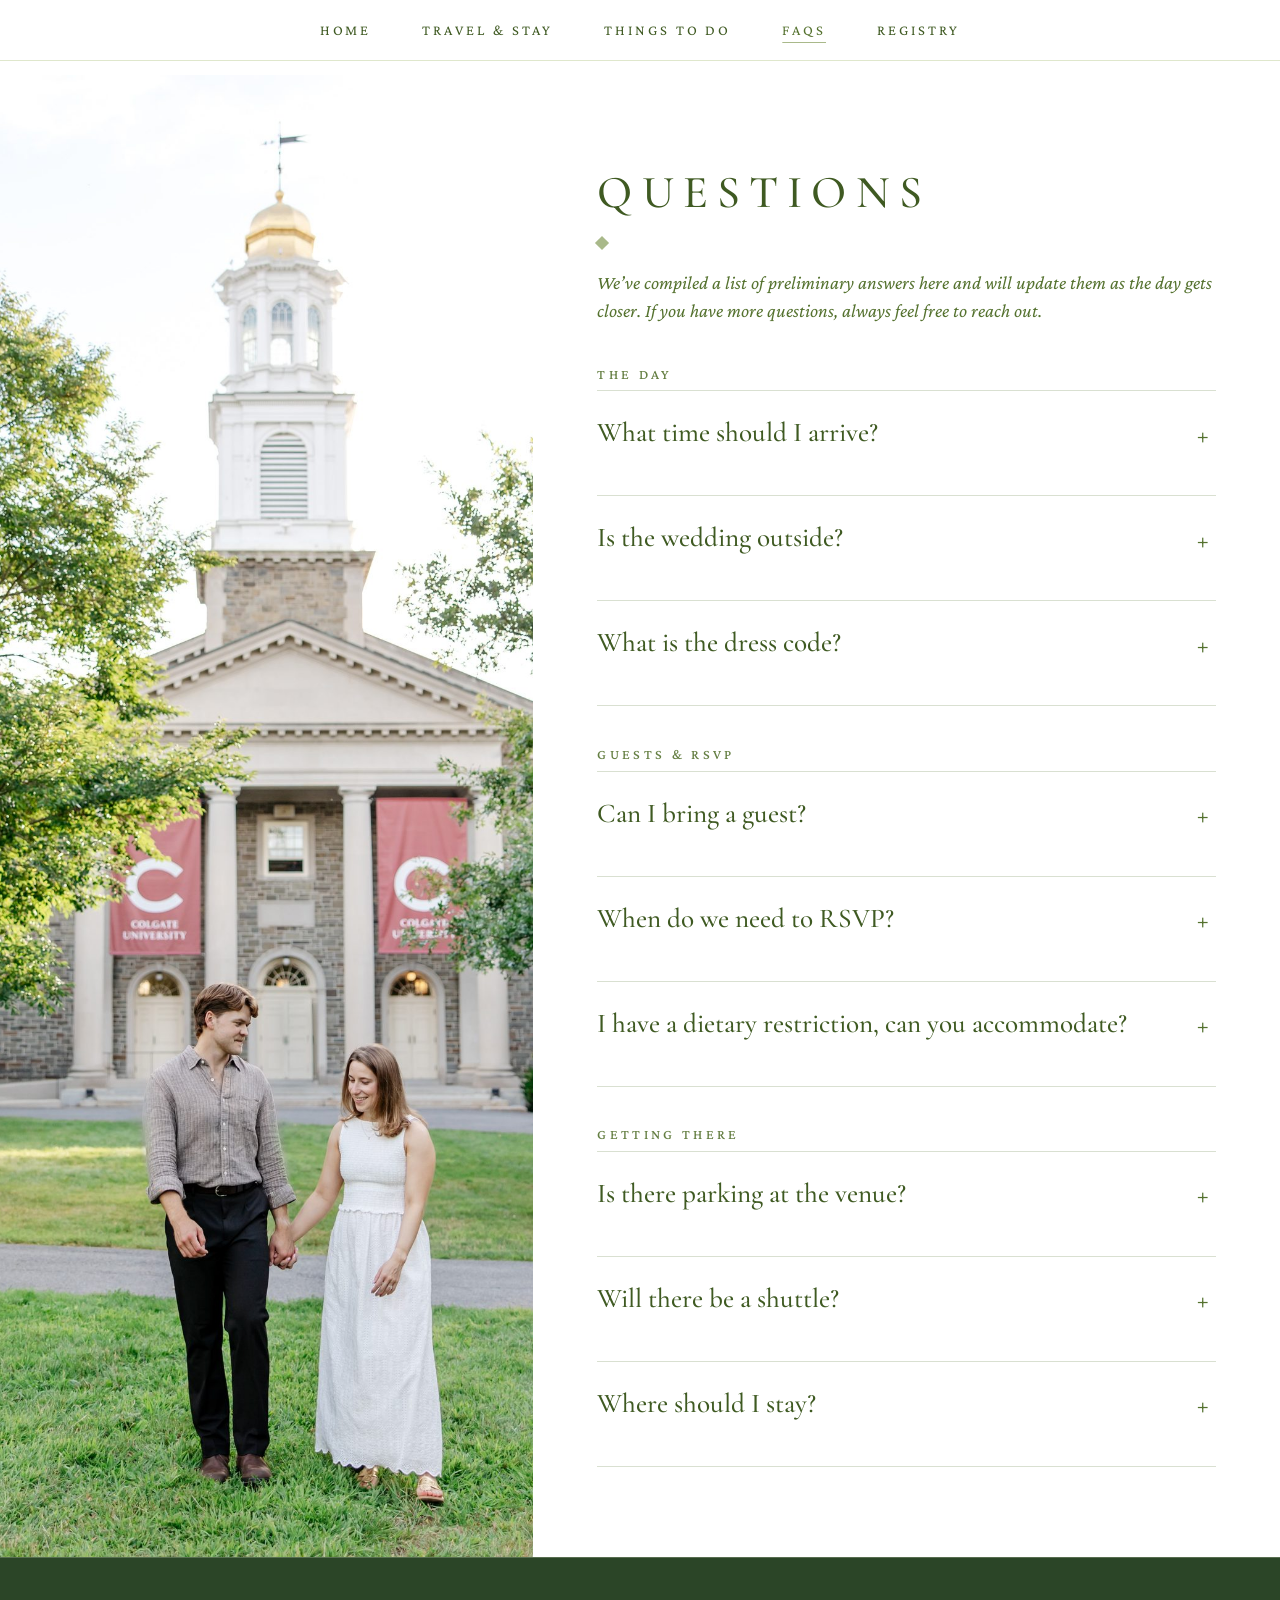
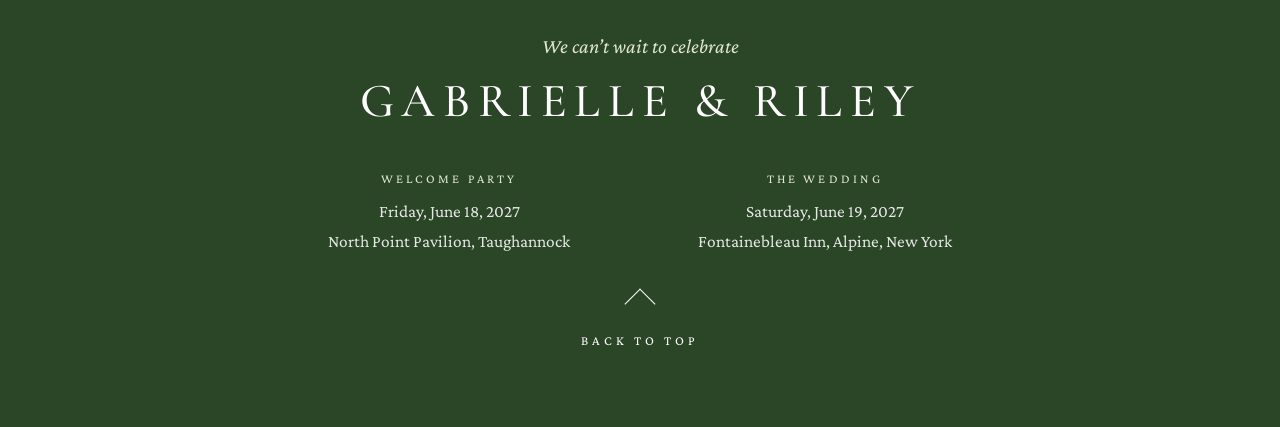
==== faq.html @ 484e4098 "Publish site Co-Authored-By: Claude Opus 5.5 <noreply@anthropic.com>" ====
<!DOCTYPE html>
<html xmlns="http://www.w3.org/1999/xhtml" lang="en" xml:lang="en"><head>

<meta charset="utf-8">
<meta name="generator" content="quarto-1.10.18">

<meta name="viewport" content="width=device-width, initial-scale=1.0, user-scalable=yes">


<title>FAQs – Gabrielle &amp; Riley</title>
<style>
/* Default styles provided by pandoc.
** See https://pandoc.org/MANUAL.html#variables-for-html for config info.
*/
span.smallcaps{font-variant: small-caps;}
div.columns{display: flex; gap: 1.5em;}
div.column{flex: auto;}
@media screen {
div.columns{gap: min(4vw, 1.5em);}
div.column{overflow-x: auto;}
}
div.hanging-indent{margin-left: 1.5em; text-indent: -1.5em;}
ul.task-list{list-style: none;}
ul.task-list li input[type="checkbox"] {
  width: 0.8em;
  margin: 0 0.8em 0.2em -1em; /* quarto-specific, see https://github.com/quarto-dev/quarto-cli/issues/4556 */ 
  vertical-align: middle;
}
</style>


<script src="site_libs/quarto-nav/quarto-nav.js"></script>
<link href="./images/favicon.svg" rel="icon" type="image/svg+xml">
<script src="site_libs/clipboard/clipboard.min.js"></script>
<script src="site_libs/quarto-html/quarto.js" type="module"></script>
<script src="site_libs/quarto-html/tabsets/tabsets.js" type="module"></script>
<script src="site_libs/quarto-html/popper.min.js"></script>
<script src="site_libs/quarto-html/tippy.umd.min.js"></script>
<link href="site_libs/quarto-html/tippy.css" rel="stylesheet">
<link href="site_libs/quarto-html/quarto-syntax-highlighting-64a204ab8560d761af7679ceaba22944.css" rel="stylesheet" id="quarto-text-highlighting-styles">
<script src="site_libs/bootstrap/bootstrap.min.js"></script>
<link href="site_libs/bootstrap/bootstrap-icons.css" rel="stylesheet">
<link href="site_libs/bootstrap/bootstrap-1d6b3f496243fe36f2e28f5422887e71.min.css" rel="stylesheet" append-hash="true" id="quarto-bootstrap" data-mode="light">
<script id="quarto-search-options" type="application/json">{
  "language": {
    "search-no-results-text": "No results",
    "search-matching-documents-text": "matching documents",
    "search-copy-link-title": "Copy link to search",
    "search-hide-matches-text": "Hide additional matches",
    "search-more-match-text": "more match in this document",
    "search-more-matches-text": "more matches in this document",
    "search-clear-button-title": "Clear",
    "search-text-placeholder": "",
    "search-detached-cancel-button-title": "Cancel",
    "search-submit-button-title": "Submit",
    "search-label": "Search"
  }
}</script>
<style>html{ scroll-behavior: smooth; }</style>


</head>

<body class="nav-fixed quarto-light">

<div id="quarto-search-results"></div>
  <header id="quarto-header" class="headroom fixed-top">
    <nav class="navbar navbar-expand-lg " data-bs-theme="dark">
      <div class="navbar-container container-fluid">
      <div class="navbar-brand-container mx-auto">
    <a class="navbar-brand" href="./index.html">
    <span class="navbar-title">Gabrielle &amp; Riley</span>
    </a>
  </div>
          <button class="navbar-toggler" type="button" data-bs-toggle="collapse" data-bs-target="#navbarCollapse" aria-controls="navbarCollapse" role="menu" aria-expanded="false" aria-label="Toggle navigation" onclick="if (window.quartoToggleHeadroom) { window.quartoToggleHeadroom(); }">
  <span class="navbar-toggler-icon"></span>
</button>
          <div class="collapse navbar-collapse" id="navbarCollapse">
            <ul class="navbar-nav navbar-nav-scroll me-auto">
  <li class="nav-item">
    <a class="nav-link" href="./index.html"> 
<span class="menu-text">Home</span></a>
  </li>  
  <li class="nav-item">
    <a class="nav-link" href="./travel.html"> 
<span class="menu-text">Travel &amp; Stay</span></a>
  </li>  
  <li class="nav-item">
    <a class="nav-link" href="./things-to-do.html"> 
<span class="menu-text">Things to Do</span></a>
  </li>  
  <li class="nav-item">
    <a class="nav-link active" href="./faq.html" aria-current="page"> 
<span class="menu-text">FAQs</span></a>
  </li>  
  <li class="nav-item">
    <a class="nav-link" href="./registry.html"> 
<span class="menu-text">Registry</span></a>
  </li>  
</ul>
          </div> <!-- /navcollapse -->
            <div class="quarto-navbar-tools">
</div>
      </div> <!-- /container-fluid -->
    </nav>
</header>
<!-- content -->
<div id="quarto-content" class="quarto-container page-columns page-rows-contents page-layout-full page-navbar">
<!-- sidebar -->
<!-- margin-sidebar -->
    
<!-- main -->
<main class="content column-page" id="quarto-document-content"><header id="title-block-header" class="quarto-title-block"></header>




<section class="faq-split">
  <div class="faq-photo" role="img" aria-label="Gabrielle and Riley holding hands in front of the chapel at Colgate University." style="background-image:url('images/chapel.jpg')"></div>
  <div class="faq-main">
    <div class="faq-inner">
      <h2 class="tpl-title faq-title">Questions</h2>
      <span class="diamond"></span>
      <p class="faq-lede">We’ve compiled a list of preliminary answers here and will update them as the day gets closer. If you have more questions, always feel free to reach out.</p>
      <h3 class="faq-group">The Day</h3>
      <div class="faq-list">
        <details class="faq-item">
        <summary>What time should I arrive?</summary>
        <p>The ceremony begins at 5:30 pm. Please plan to arrive by 5:00 so you have time to park
        and find a seat. The reception ends at 10:30 pm.</p>
      </details>
        <details class="faq-item">
        <summary>Is the wedding outside?</summary>
        <p>Partly. The ceremony is outside on the lawn overlooking Cayuta Lake. If it rains, we’ll
        move it under the clear-sided tent on the patio. Cocktail hour and dancing are on the
        covered patio, and dinner is inside the Inn’s banquet hall, which has air conditioning.
        You’re welcome to step inside at any point.</p>
      </details>
        <details class="faq-item">
        <summary>What is the dress code?</summary>
        <p>We ask that guests wear formal attire. We suggest suits for men, and floor-length or
        tea-length dresses for women. If you have any questions, feel free to ask us. One practical
        note: the ceremony is on the lawn, so you may be more comfortable in block heels or flats.</p>
      </details>
      </div>
      <h3 class="faq-group">Guests &amp; RSVP</h3>
      <div class="faq-list">
        <details class="faq-item">
        <summary>Can I bring a guest?</summary>
        <p>Unfortunately, due to capacity limits at our venue, your invitation will name everyone
        we have saved a seat for.</p>
      </details>
        <details class="faq-item">
        <summary>When do we need to RSVP?</summary>
        <p>Invitations will go out in March 2027, and the RSVP deadline will be on them. You don’t
        need to do anything before then.</p>
      </details>
        <details class="faq-item">
        <summary>I have a dietary restriction, can you accommodate?</summary>
        <p>Yes. Please let us know when you RSVP. Our caterer, Word of Mouth, regularly handles
        vegetarian, vegan, gluten-free, and allergy needs, and every dish at dinner will be
        labeled.</p>
      </details>
      </div>
      <h3 class="faq-group">Getting There</h3>
      <div class="faq-list">
        <details class="faq-item">
        <summary>Is there parking at the venue?</summary>
        <p>Yes, there is plenty of free parking at the Inn if you choose to drive.</p>
      </details>
        <details class="faq-item">
        <summary>Will there be a shuttle?</summary>
        <p>Yes. We’re planning a shuttle from downtown Ithaca to the Inn before the ceremony and
        two trips back at the end of the night. See <a href="travel.html">Travel &amp; Stay</a>
        for details; we’ll post pickup times closer to the wedding.</p>
      </details>
        <details class="faq-item">
        <summary>Where should I stay?</summary>
        <p>We aren’t holding a room block, so book whatever suits you. Our favorite hotels and
        inns are on the <a href="travel.html">Travel &amp; Stay</a> page. If you want to use the
        shuttle, stay in downtown Ithaca.</p>
      </details>
      </div>
    </div>
  </div>
</section>



</main> <!-- /main -->
<script id="quarto-html-after-body" type="application/javascript">
  window.document.addEventListener("DOMContentLoaded", function (event) {
    const isCodeAnnotation = (el) => {
      for (const clz of el.classList) {
        if (clz.startsWith('code-annotation-')) {                     
          return true;
        }
      }
      return false;
    }
    const onCopySuccess = function(e) {
      // button target
      const button = e.trigger;
      // don't keep focus
      button.blur();
      // flash "checked"
      button.classList.add('code-copy-button-checked');
      var currentTitle = button.getAttribute("title");
      button.setAttribute("title", "Copied!");
      let tooltip;
      if (window.bootstrap) {
        button.setAttribute("data-bs-toggle", "tooltip");
        button.setAttribute("data-bs-placement", "left");
        button.setAttribute("data-bs-title", "Copied!");
        tooltip = new bootstrap.Tooltip(button, 
          { trigger: "manual", 
            customClass: "code-copy-button-tooltip",
            offset: [0, -8]});
        tooltip.show();    
      }
      setTimeout(function() {
        if (tooltip) {
          tooltip.hide();
          button.removeAttribute("data-bs-title");
          button.removeAttribute("data-bs-toggle");
          button.removeAttribute("data-bs-placement");
        }
        button.setAttribute("title", currentTitle);
        button.classList.remove('code-copy-button-checked');
      }, 1000);
      // clear code selection
      e.clearSelection();
    }
    const getTextToCopy = function(trigger) {
      const outerScaffold = trigger.parentElement.cloneNode(true);
      const codeEl = outerScaffold.querySelector('code');
      for (const childEl of codeEl.children) {
        if (isCodeAnnotation(childEl)) {
          childEl.remove();
        }
      }
      return codeEl.innerText;
    }
    const clipboard = new window.ClipboardJS('.code-copy-button:not([data-in-quarto-modal])', {
      text: getTextToCopy
    });
    clipboard.on('success', onCopySuccess);
    if (window.document.getElementById('quarto-embedded-source-code-modal')) {
      const clipboardModal = new window.ClipboardJS('.code-copy-button[data-in-quarto-modal]', {
        text: getTextToCopy,
        container: window.document.getElementById('quarto-embedded-source-code-modal')
      });
      clipboardModal.on('success', onCopySuccess);
    }
      var localhostRegex = new RegExp(/^(?:http|https):\/\/localhost\:?[0-9]*\//);
      var mailtoRegex = new RegExp(/^mailto:/);
        var filterRegex = new RegExp("https:\/\/gabrielleandriley\.com");
      var isInternal = (href) => {
          return filterRegex.test(href) || localhostRegex.test(href) || mailtoRegex.test(href);
      }
      // Inspect non-navigation links and adorn them if external
     var links = window.document.querySelectorAll('a[href]:not(.nav-link):not(.navbar-brand):not(.toc-action):not(.sidebar-link):not(.sidebar-item-toggle):not(.pagination-link):not(.no-external):not([aria-hidden]):not(.dropdown-item):not(.quarto-navigation-tool):not(.about-link)');
      for (var i=0; i<links.length; i++) {
        const link = links[i];
        if (!isInternal(link.href)) {
          // undo the damage that might have been done by quarto-nav.js in the case of
          // links that we want to consider external
          if (link.dataset.originalHref !== undefined) {
            link.href = link.dataset.originalHref;
          }
        }
      }
    function tippyHover(el, contentFn, onTriggerFn, onUntriggerFn) {
      const config = {
        allowHTML: true,
        maxWidth: 500,
        delay: 100,
        arrow: false,
        appendTo: function(el) {
            return el.parentElement;
        },
        interactive: true,
        interactiveBorder: 10,
        theme: 'quarto',
        placement: 'bottom-start',
      };
      if (contentFn) {
        config.content = contentFn;
      }
      if (onTriggerFn) {
        config.onTrigger = onTriggerFn;
      }
      if (onUntriggerFn) {
        config.onUntrigger = onUntriggerFn;
      }
      window.tippy(el, config); 
    }
    const noterefs = window.document.querySelectorAll('a[role="doc-noteref"]');
    for (var i=0; i<noterefs.length; i++) {
      const ref = noterefs[i];
      tippyHover(ref, function() {
        // use id or data attribute instead here
        let href = ref.getAttribute('data-footnote-href') || ref.getAttribute('href');
        try { href = new URL(href).hash; } catch {}
        const id = href.replace(/^#\/?/, "");
        const note = window.document.getElementById(id);
        if (note) {
          return note.innerHTML;
        } else {
          return "";
        }
      });
    }
    const xrefs = window.document.querySelectorAll('a.quarto-xref');
    const processXRef = (id, note) => {
      // Strip column container classes
      const stripColumnClz = (el) => {
        el.classList.remove("page-full", "page-columns");
        if (el.children) {
          for (const child of el.children) {
            stripColumnClz(child);
          }
        }
      }
      stripColumnClz(note)
      if (id === null || id.startsWith('sec-')) {
        // Special case sections, only their first couple elements
        const container = document.createElement("div");
        if (note.children && note.children.length > 2) {
          container.appendChild(note.children[0].cloneNode(true));
          for (let i = 1; i < note.children.length; i++) {
            const child = note.children[i];
            if (child.tagName === "P" && child.innerText === "") {
              continue;
            } else {
              container.appendChild(child.cloneNode(true));
              break;
            }
          }
          if (window.Quarto?.typesetMath) {
            window.Quarto.typesetMath(container);
          }
          return container.innerHTML
        } else {
          if (window.Quarto?.typesetMath) {
            window.Quarto.typesetMath(note);
          }
          return note.innerHTML;
        }
      } else {
        // Remove any anchor links if they are present
        const anchorLink = note.querySelector('a.anchorjs-link');
        if (anchorLink) {
          anchorLink.remove();
        }
        if (window.Quarto?.typesetMath) {
          window.Quarto.typesetMath(note);
        }
        if (note.classList.contains("callout")) {
          return note.outerHTML;
        } else {
          return note.innerHTML;
        }
      }
    }
    for (var i=0; i<xrefs.length; i++) {
      const xref = xrefs[i];
      tippyHover(xref, undefined, function(instance) {
        instance.disable();
        let url = xref.getAttribute('href');
        let hash = undefined; 
        if (url.startsWith('#')) {
          hash = url;
        } else {
          try { hash = new URL(url).hash; } catch {}
        }
        if (hash) {
          const id = hash.replace(/^#\/?/, "");
          const note = window.document.getElementById(id);
          if (note !== null) {
            try {
              const html = processXRef(id, note.cloneNode(true));
              instance.setContent(html);
            } finally {
              instance.enable();
              instance.show();
            }
          } else {
            // See if we can fetch this
            fetch(url.split('#')[0])
            .then(res => res.text())
            .then(html => {
              const parser = new DOMParser();
              const htmlDoc = parser.parseFromString(html, "text/html");
              const note = htmlDoc.getElementById(id);
              if (note !== null) {
                const html = processXRef(id, note);
                instance.setContent(html);
              } 
            }).finally(() => {
              instance.enable();
              instance.show();
            });
          }
        } else {
          // See if we can fetch a full url (with no hash to target)
          // This is a special case and we should probably do some content thinning / targeting
          fetch(url)
          .then(res => res.text())
          .then(html => {
            const parser = new DOMParser();
            const htmlDoc = parser.parseFromString(html, "text/html");
            const note = htmlDoc.querySelector('main.content');
            if (note !== null) {
              // This should only happen for chapter cross references
              // (since there is no id in the URL)
              // remove the first header
              if (note.children.length > 0 && note.children[0].tagName === "HEADER") {
                note.children[0].remove();
              }
              const html = processXRef(null, note);
              instance.setContent(html);
            } 
          }).finally(() => {
            instance.enable();
            instance.show();
          });
        }
      }, function(instance) {
      });
    }
        let selectedAnnoteEl;
        const selectorForAnnotation = ( cell, annotation) => {
          let cellAttr = 'data-code-cell="' + cell + '"';
          let lineAttr = 'data-code-annotation="' +  annotation + '"';
          const selector = 'span[' + cellAttr + '][' + lineAttr + ']';
          return selector;
        }
        const selectCodeLines = (annoteEl) => {
          const doc = window.document;
          const targetCell = annoteEl.getAttribute("data-target-cell");
          const targetAnnotation = annoteEl.getAttribute("data-target-annotation");
          const annoteSpan = window.document.querySelector(selectorForAnnotation(targetCell, targetAnnotation));
          const lines = annoteSpan.getAttribute("data-code-lines").split(",");
          const lineIds = lines.map((line) => {
            return targetCell + "-" + line;
          })
          let top = null;
          let height = null;
          let parent = null;
          if (lineIds.length > 0) {
              //compute the position of the single el (top and bottom and make a div)
              const el = window.document.getElementById(lineIds[0]);
              top = el.offsetTop;
              height = el.offsetHeight;
              parent = el.parentElement.parentElement;
            if (lineIds.length > 1) {
              const lastEl = window.document.getElementById(lineIds[lineIds.length - 1]);
              const bottom = lastEl.offsetTop + lastEl.offsetHeight;
              height = bottom - top;
            }
            if (top !== null && height !== null && parent !== null) {
              // cook up a div (if necessary) and position it 
              let div = window.document.getElementById("code-annotation-line-highlight");
              if (div === null) {
                div = window.document.createElement("div");
                div.setAttribute("id", "code-annotation-line-highlight");
                div.style.position = 'absolute';
                parent.appendChild(div);
              }
              div.style.top = top - 2 + "px";
              div.style.height = height + 4 + "px";
              div.style.left = 0;
              let gutterDiv = window.document.getElementById("code-annotation-line-highlight-gutter");
              if (gutterDiv === null) {
                gutterDiv = window.document.createElement("div");
                gutterDiv.setAttribute("id", "code-annotation-line-highlight-gutter");
                gutterDiv.style.position = 'absolute';
                const codeCell = window.document.getElementById(targetCell);
                const gutter = codeCell.querySelector('.code-annotation-gutter');
                gutter.appendChild(gutterDiv);
              }
              gutterDiv.style.top = top - 2 + "px";
              gutterDiv.style.height = height + 4 + "px";
            }
            selectedAnnoteEl = annoteEl;
          }
        };
        const unselectCodeLines = () => {
          const elementsIds = ["code-annotation-line-highlight", "code-annotation-line-highlight-gutter"];
          elementsIds.forEach((elId) => {
            const div = window.document.getElementById(elId);
            if (div) {
              div.remove();
            }
          });
          selectedAnnoteEl = undefined;
        };
          // Handle positioning of the toggle
      window.addEventListener(
        "resize",
        throttle(() => {
          elRect = undefined;
          if (selectedAnnoteEl) {
            selectCodeLines(selectedAnnoteEl);
          }
        }, 10)
      );
      function throttle(fn, ms) {
      let throttle = false;
      let timer;
        return (...args) => {
          if(!throttle) { // first call gets through
              fn.apply(this, args);
              throttle = true;
          } else { // all the others get throttled
              if(timer) clearTimeout(timer); // cancel #2
              timer = setTimeout(() => {
                fn.apply(this, args);
                timer = throttle = false;
              }, ms);
          }
        };
      }
        // Attach click handler to the DT
        const annoteDls = window.document.querySelectorAll('dt[data-target-cell]');
        for (const annoteDlNode of annoteDls) {
          annoteDlNode.addEventListener('click', (event) => {
            const clickedEl = event.target;
            if (clickedEl !== selectedAnnoteEl) {
              unselectCodeLines();
              const activeEl = window.document.querySelector('dt[data-target-cell].code-annotation-active');
              if (activeEl) {
                activeEl.classList.remove('code-annotation-active');
              }
              selectCodeLines(clickedEl);
              clickedEl.classList.add('code-annotation-active');
            } else {
              // Unselect the line
              unselectCodeLines();
              clickedEl.classList.remove('code-annotation-active');
            }
          });
        }
    const findCites = (el) => {
      const parentEl = el.parentElement;
      if (parentEl) {
        const cites = parentEl.dataset.cites;
        if (cites) {
          return {
            el,
            cites: cites.split(' ')
          };
        } else {
          return findCites(el.parentElement)
        }
      } else {
        return undefined;
      }
    };
    var bibliorefs = window.document.querySelectorAll('a[role="doc-biblioref"]');
    for (var i=0; i<bibliorefs.length; i++) {
      const ref = bibliorefs[i];
      const citeInfo = findCites(ref);
      if (citeInfo) {
        tippyHover(citeInfo.el, function() {
          var popup = window.document.createElement('div');
          citeInfo.cites.forEach(function(cite) {
            var citeDiv = window.document.createElement('div');
            citeDiv.classList.add('hanging-indent');
            citeDiv.classList.add('csl-entry');
            var biblioDiv = window.document.getElementById('ref-' + cite);
            if (biblioDiv) {
              citeDiv.innerHTML = biblioDiv.innerHTML;
            }
            popup.appendChild(citeDiv);
          });
          return popup.innerHTML;
        });
      }
    }
  });
  </script>
</div> <!-- /content -->
<footer class="footer">
  <div class="nav-footer">
    <div class="nav-footer-left">
      &nbsp;
    </div>   
    <div class="nav-footer-center">
<div class="foot">
<p class="foot-kicker">
We can’t wait to celebrate
</p>
<p class="foot-names">
Gabrielle &amp; Riley
</p>
<div class="foot-cols">
<div>
<p class="foot-h">
Welcome Party
</p>
<p>
Friday, June 18, 2027<br>North Point Pavilion, Taughannock
</p>
</div>
<div>
<p class="foot-h">
The Wedding
</p>
<p>
Saturday, June 19, 2027<br>Fontainebleau Inn, Alpine, New York
</p>
</div>
</div>
<a href="#" class="to-top">Back to top</a>
</div>
</div>
    <div class="nav-footer-right">
      &nbsp;
    </div>
  </div>
</footer>




<script src="site_libs/quarto-html/zenscroll-min.js"></script>
</body></html>
---- site_libs/quarto-html/tippy.css ----
.tippy-box[data-animation=fade][data-state=hidden]{opacity:0}[data-tippy-root]{max-width:calc(100vw - 10px)}.tippy-box{position:relative;background-color:#333;color:#fff;border-radius:4px;font-size:14px;line-height:1.4;white-space:normal;outline:0;transition-property:transform,visibility,opacity}.tippy-box[data-placement^=top]>.tippy-arrow{bottom:0}.tippy-box[data-placement^=top]>.tippy-arrow:before{bottom:-7px;left:0;border-width:8px 8px 0;border-top-color:initial;transform-origin:center top}.tippy-box[data-placement^=bottom]>.tippy-arrow{top:0}.tippy-box[data-placement^=bottom]>.tippy-arrow:before{top:-7px;left:0;border-width:0 8px 8px;border-bottom-color:initial;transform-origin:center bottom}.tippy-box[data-placement^=left]>.tippy-arrow{right:0}.tippy-box[data-placement^=left]>.tippy-arrow:before{border-width:8px 0 8px 8px;border-left-color:initial;right:-7px;transform-origin:center left}.tippy-box[data-placement^=right]>.tippy-arrow{left:0}.tippy-box[data-placement^=right]>.tippy-arrow:before{left:-7px;border-width:8px 8px 8px 0;border-right-color:initial;transform-origin:center right}.tippy-box[data-inertia][data-state=visible]{transition-timing-function:cubic-bezier(.54,1.5,.38,1.11)}.tippy-arrow{width:16px;height:16px;color:#333}.tippy-arrow:before{content:"";position:absolute;border-color:transparent;border-style:solid}.tippy-content{position:relative;padding:5px 9px;z-index:1}
---- site_libs/quarto-html/quarto-syntax-highlighting-64a204ab8560d761af7679ceaba22944.css ----
/* quarto syntax highlight colors */
:root {
  --quarto-hl-ot-color: #003B4F;
  --quarto-hl-at-color: #657422;
  --quarto-hl-ss-color: #20794D;
  --quarto-hl-an-color: #5E5E5E;
  --quarto-hl-fu-color: #4758AB;
  --quarto-hl-st-color: #20794D;
  --quarto-hl-cf-color: #003B4F;
  --quarto-hl-op-color: #5E5E5E;
  --quarto-hl-er-color: #AD0000;
  --quarto-hl-bn-color: #AD0000;
  --quarto-hl-al-color: #AD0000;
  --quarto-hl-va-color: #111111;
  --quarto-hl-bu-color: inherit;
  --quarto-hl-ex-color: inherit;
  --quarto-hl-pp-color: #AD0000;
  --quarto-hl-in-color: #5E5E5E;
  --quarto-hl-vs-color: #20794D;
  --quarto-hl-wa-color: #5E5E5E;
  --quarto-hl-do-color: #5E5E5E;
  --quarto-hl-im-color: #00769E;
  --quarto-hl-ch-color: #20794D;
  --quarto-hl-dt-color: #AD0000;
  --quarto-hl-fl-color: #AD0000;
  --quarto-hl-co-color: #5E5E5E;
  --quarto-hl-cv-color: #5E5E5E;
  --quarto-hl-cn-color: #8f5902;
  --quarto-hl-sc-color: #5E5E5E;
  --quarto-hl-dv-color: #AD0000;
  --quarto-hl-kw-color: #003B4F;
}

/* other quarto variables */
:root {
  --quarto-font-monospace: SFMono-Regular, Menlo, Monaco, Consolas, "Liberation Mono", "Courier New", monospace;
}

/* syntax highlight based on Pandoc's rules */
pre > code.sourceCode > span {
  color: #003B4F;
}

code.sourceCode > span {
  color: #003B4F;
}

div.sourceCode,
div.sourceCode pre.sourceCode {
  color: #003B4F;
}

/* Normal */
code span {
  color: #003B4F;
}

/* Alert */
code span.al {
  color: #AD0000;
  font-style: inherit;
}

/* Annotation */
code span.an {
  color: #5E5E5E;
  font-style: inherit;
}

/* Attribute */
code span.at {
  color: #657422;
  font-style: inherit;
}

/* BaseN */
code span.bn {
  color: #AD0000;
  font-style: inherit;
}

/* BuiltIn */
code span.bu {
  font-style: inherit;
}

/* ControlFlow */
code span.cf {
  color: #003B4F;
  font-weight: bold;
  font-style: inherit;
}

/* Char */
code span.ch {
  color: #20794D;
  font-style: inherit;
}

/* Constant */
code span.cn {
  color: #8f5902;
  font-style: inherit;
}

/* Comment */
code span.co {
  color: #5E5E5E;
  font-style: inherit;
}

/* CommentVar */
code span.cv {
  color: #5E5E5E;
  font-style: italic;
}

/* Documentation */
code span.do {
  color: #5E5E5E;
  font-style: italic;
}

/* DataType */
code span.dt {
  color: #AD0000;
  font-style: inherit;
}

/* DecVal */
code span.dv {
  color: #AD0000;
  font-style: inherit;
}

/* Error */
code span.er {
  color: #AD0000;
  font-style: inherit;
}

/* Extension */
code span.ex {
  font-style: inherit;
}

/* Float */
code span.fl {
  color: #AD0000;
  font-style: inherit;
}

/* Function */
code span.fu {
  color: #4758AB;
  font-style: inherit;
}

/* Import */
code span.im {
  color: #00769E;
  font-style: inherit;
}

/* Information */
code span.in {
  color: #5E5E5E;
  font-style: inherit;
}

/* Keyword */
code span.kw {
  color: #003B4F;
  font-weight: bold;
  font-style: inherit;
}

/* Operator */
code span.op {
  color: #5E5E5E;
  font-style: inherit;
}

/* Other */
code span.ot {
  color: #003B4F;
  font-style: inherit;
}

/* Preprocessor */
code span.pp {
  color: #AD0000;
  font-style: inherit;
}

/* SpecialChar */
code span.sc {
  color: #5E5E5E;
  font-style: inherit;
}

/* SpecialString */
code span.ss {
  color: #20794D;
  font-style: inherit;
}

/* String */
code span.st {
  color: #20794D;
  font-style: inherit;
}

/* Variable */
code span.va {
  color: #111111;
  font-style: inherit;
}

/* VerbatimString */
code span.vs {
  color: #20794D;
  font-style: inherit;
}

/* Warning */
code span.wa {
  color: #5E5E5E;
  font-style: italic;
}

.prevent-inlining {
  content: "</";
}

/*# sourceMappingURL=9d8d5bb603a83b8298b89080a598c93b.css.map */
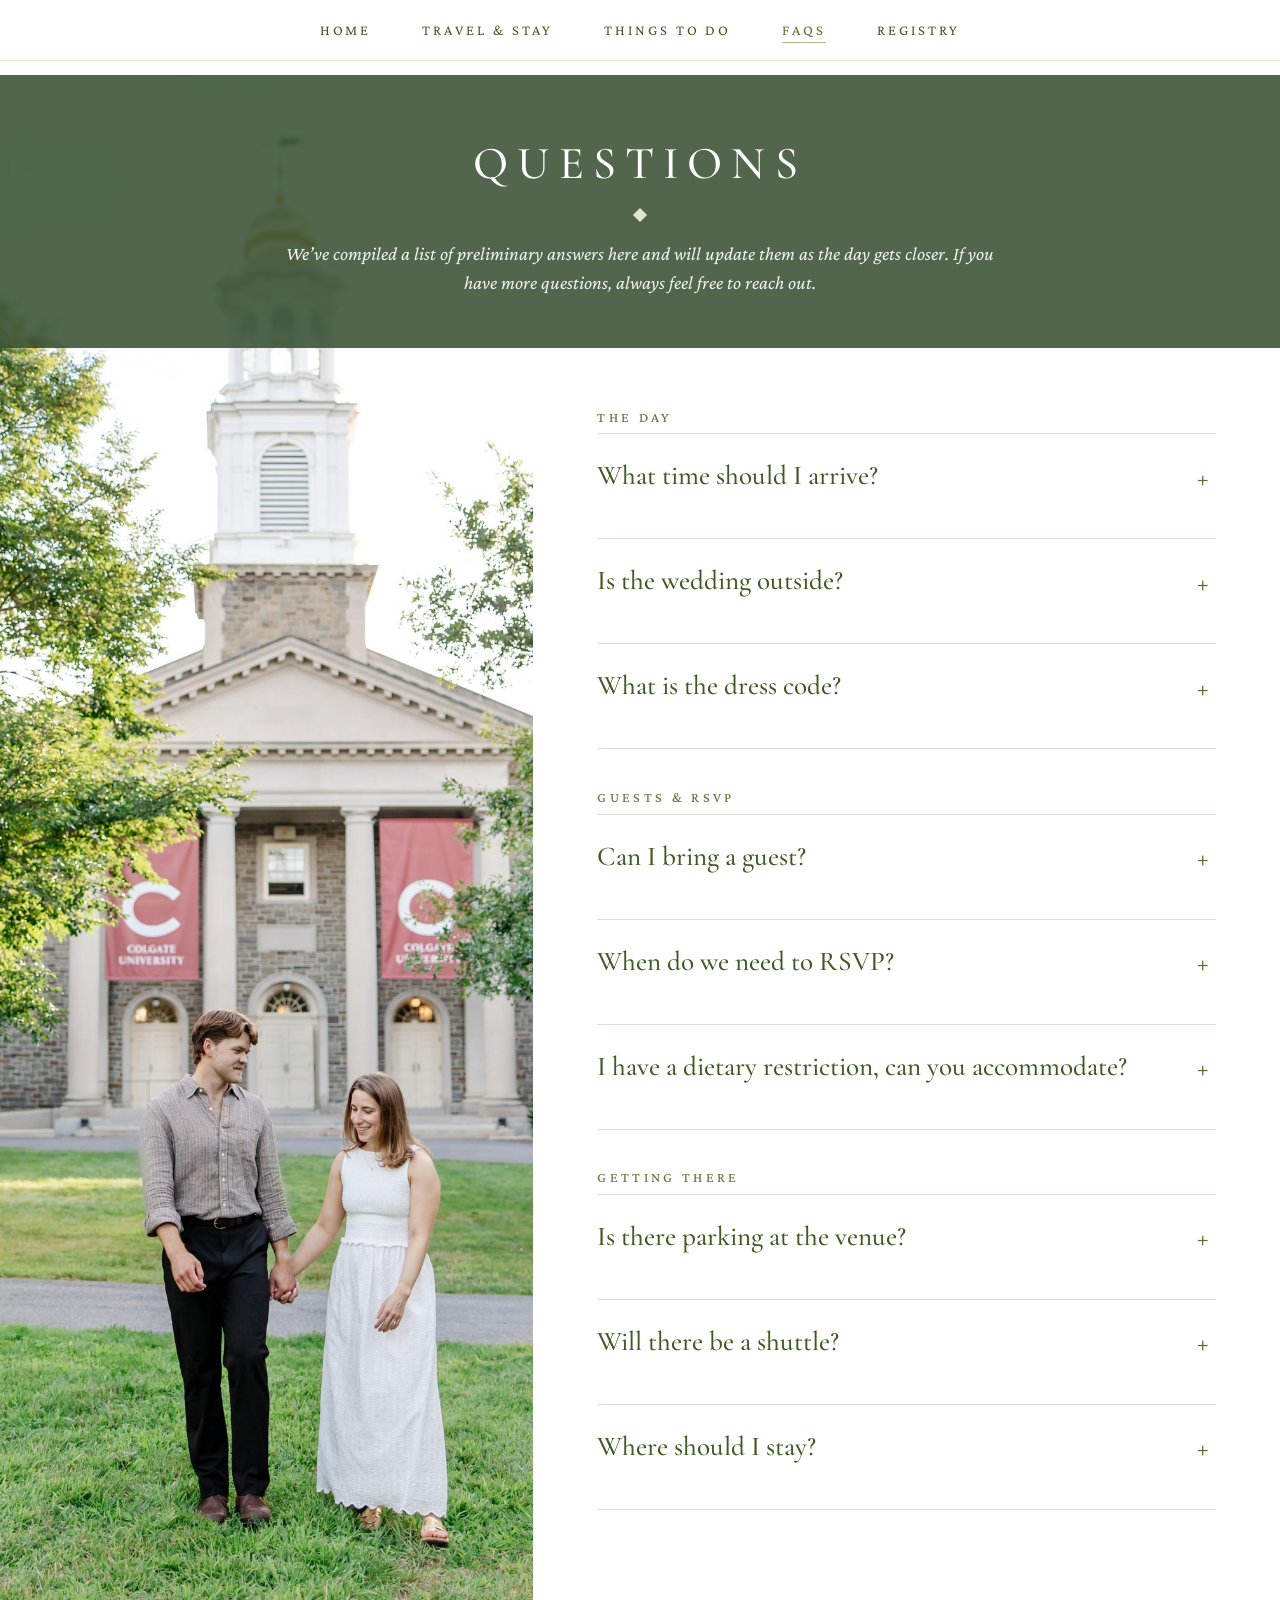
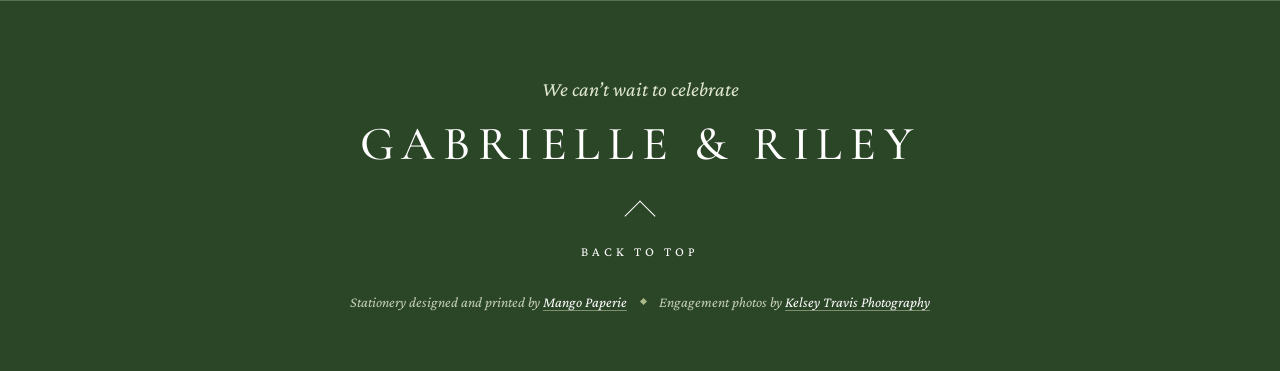
==== commit bba9df95: "Publish: calendar buttons, travel map and town tabs, FAQ banner, new icon Co-Authored-By: Claude Opu" ====
--- a/faq.html
+++ b/faq.html
@@ -40,7 +40,7 @@
 <link href="site_libs/quarto-html/quarto-syntax-highlighting-64a204ab8560d761af7679ceaba22944.css" rel="stylesheet" id="quarto-text-highlighting-styles">
 <script src="site_libs/bootstrap/bootstrap.min.js"></script>
 <link href="site_libs/bootstrap/bootstrap-icons.css" rel="stylesheet">
-<link href="site_libs/bootstrap/bootstrap-1d6b3f496243fe36f2e28f5422887e71.min.css" rel="stylesheet" append-hash="true" id="quarto-bootstrap" data-mode="light">
+<link href="site_libs/bootstrap/bootstrap-9fd134217210c1cf0578b9ed97cb0d50.min.css" rel="stylesheet" append-hash="true" id="quarto-bootstrap" data-mode="light">
 <script id="quarto-search-options" type="application/json">{
   "language": {
     "search-no-results-text": "No results",
@@ -57,8 +57,16 @@
   }
 }</script>
 <style>html{ scroll-behavior: smooth; }</style>
-
-
+<link rel="icon" type="image/png" sizes="32x32" href="images/favicon-32.png">
+<link rel="apple-touch-icon" href="images/apple-touch-icon.png">
+
+
+<meta property="og:title" content="FAQs">
+<meta property="og:image" content="https://gabrielleandriley.com/images/share.jpg">
+<meta property="og:site_name" content="Gabrielle &amp; Riley">
+<meta name="twitter:title" content="FAQs">
+<meta name="twitter:image" content="https://gabrielleandriley.com/images/share.jpg">
+<meta name="twitter:card" content="summary_large_image">
 </head>
 
 <body class="nav-fixed quarto-light">
@@ -117,11 +125,13 @@
 
 <section class="faq-split">
   <div class="faq-photo" role="img" aria-label="Gabrielle and Riley holding hands in front of the chapel at Colgate University." style="background-image:url('images/chapel.jpg')"></div>
+  <div class="faq-banner">
+    <h2 class="tpl-title faq-title">Questions</h2>
+    <span class="diamond"></span>
+    <p class="faq-lede">We’ve compiled a list of preliminary answers here and will update them as the day gets closer. If you have more questions, always feel free to reach out.</p>
+  </div>
   <div class="faq-main">
     <div class="faq-inner">
-      <h2 class="tpl-title faq-title">Questions</h2>
-      <span class="diamond"></span>
-      <p class="faq-lede">We’ve compiled a list of preliminary answers here and will update them as the day gets closer. If you have more questions, always feel free to reach out.</p>
       <h3 class="faq-group">The Day</h3>
       <div class="faq-list">
         <details class="faq-item">
@@ -595,25 +605,10 @@
 <p class="foot-names">
 Gabrielle &amp; Riley
 </p>
-<div class="foot-cols">
-<div>
-<p class="foot-h">
-Welcome Party
+<a href="#" class="to-top">Back to top</a>
+<p class="foot-credits">
+Stationery designed and printed by <a href="https://www.mangopaperie.com/" target="_blank" rel="noopener">Mango Paperie</a><span class="foot-dot"></span>Engagement photos by <a href="https://kelseytravisphotography.com/" target="_blank" rel="noopener">Kelsey Travis Photography</a>
 </p>
-<p>
-Friday, June 18, 2027<br>North Point Pavilion, Taughannock
-</p>
-</div>
-<div>
-<p class="foot-h">
-The Wedding
-</p>
-<p>
-Saturday, June 19, 2027<br>Fontainebleau Inn, Alpine, New York
-</p>
-</div>
-</div>
-<a href="#" class="to-top">Back to top</a>
 </div>
 </div>
     <div class="nav-footer-right">
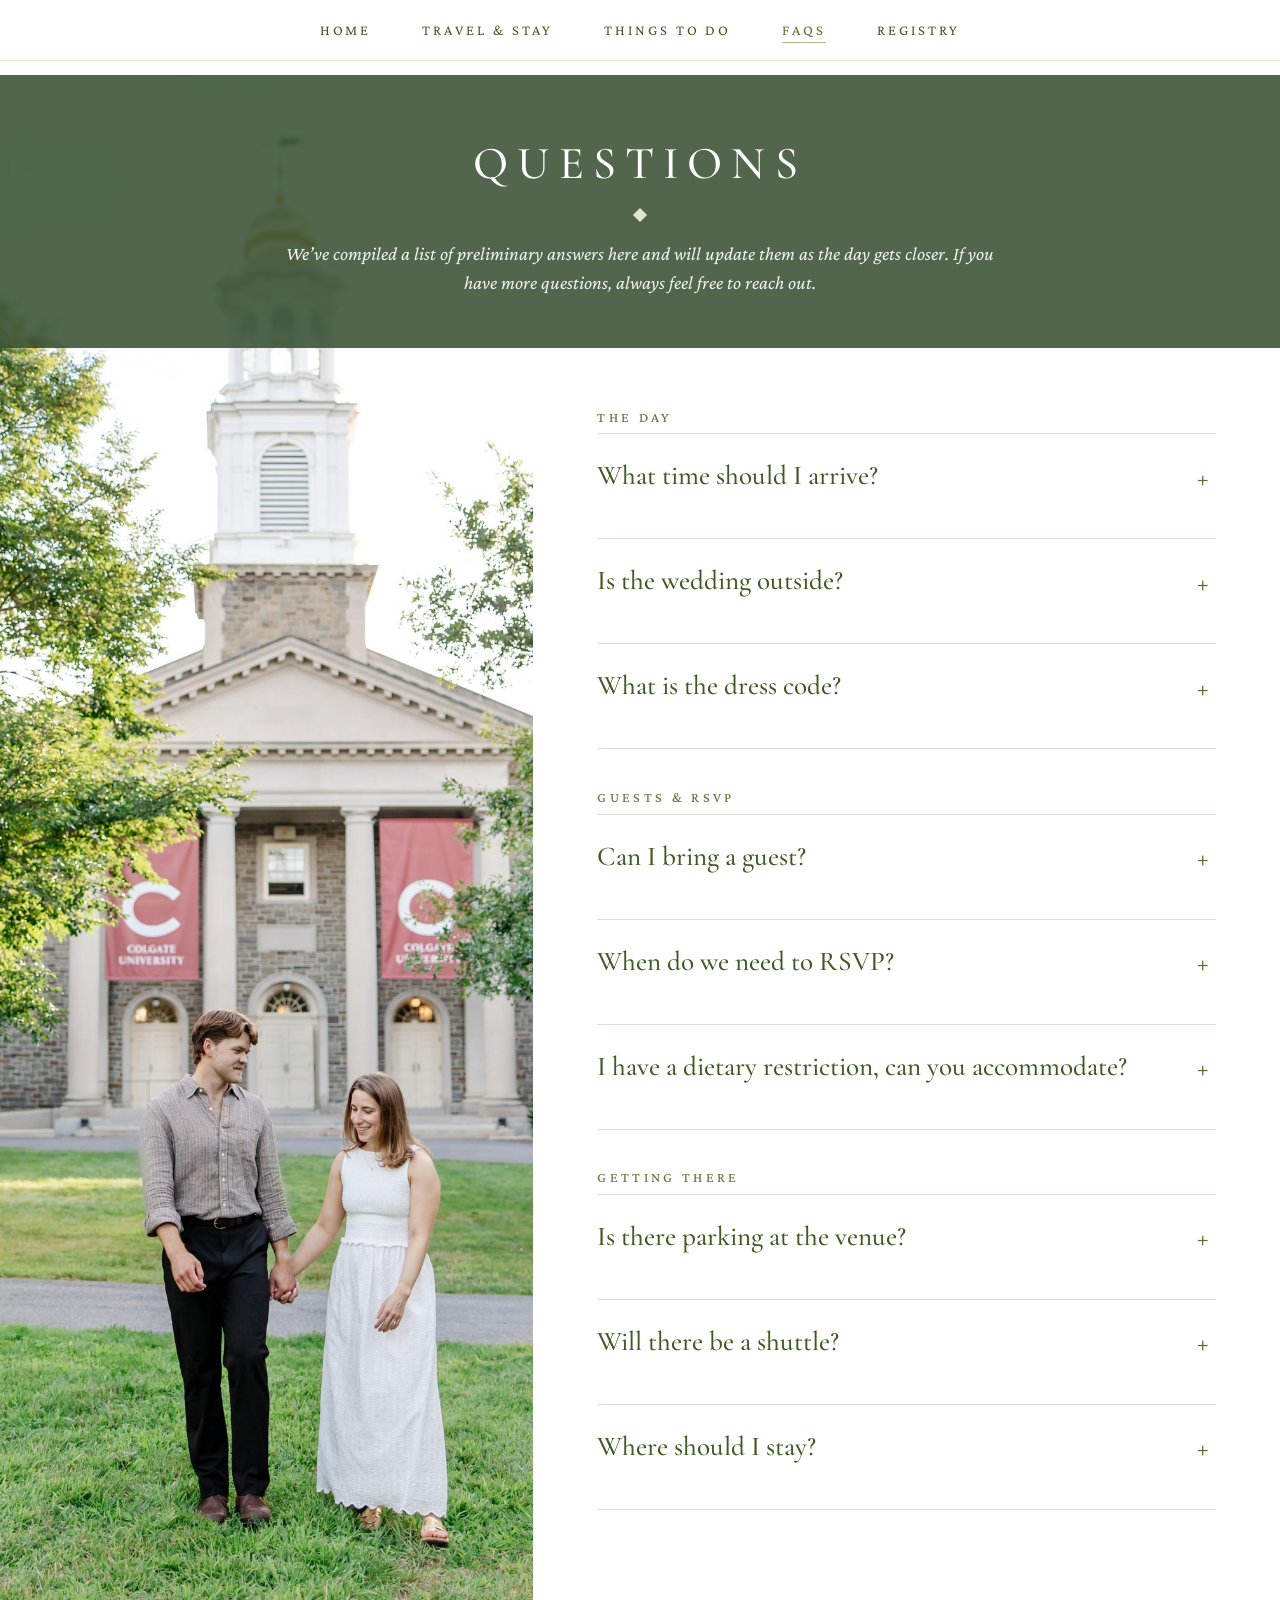
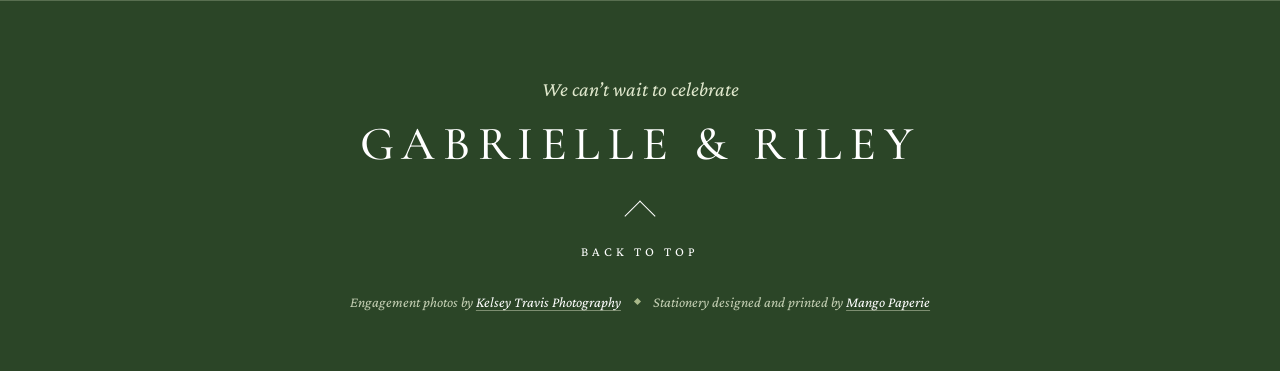
==== commit 71f894f1: "Publish: phone layouts on every page, liner art behind maps, copy tweaks Co-Authored-By: Claude Opus" ====
--- a/faq.html
+++ b/faq.html
@@ -40,7 +40,7 @@
 <link href="site_libs/quarto-html/quarto-syntax-highlighting-64a204ab8560d761af7679ceaba22944.css" rel="stylesheet" id="quarto-text-highlighting-styles">
 <script src="site_libs/bootstrap/bootstrap.min.js"></script>
 <link href="site_libs/bootstrap/bootstrap-icons.css" rel="stylesheet">
-<link href="site_libs/bootstrap/bootstrap-9fd134217210c1cf0578b9ed97cb0d50.min.css" rel="stylesheet" append-hash="true" id="quarto-bootstrap" data-mode="light">
+<link href="site_libs/bootstrap/bootstrap-a003bf38a113772afde6b934fd42d91f.min.css" rel="stylesheet" append-hash="true" id="quarto-bootstrap" data-mode="light">
 <script id="quarto-search-options" type="application/json">{
   "language": {
     "search-no-results-text": "No results",
@@ -607,7 +607,7 @@
 </p>
 <a href="#" class="to-top">Back to top</a>
 <p class="foot-credits">
-Stationery designed and printed by <a href="https://www.mangopaperie.com/" target="_blank" rel="noopener">Mango Paperie</a><span class="foot-dot"></span>Engagement photos by <a href="https://kelseytravisphotography.com/" target="_blank" rel="noopener">Kelsey Travis Photography</a>
+Engagement photos by <a href="https://kelseytravisphotography.com/" target="_blank" rel="noopener">Kelsey Travis Photography</a><span class="foot-dot"></span>Stationery designed and printed by <a href="https://www.mangopaperie.com/" target="_blank" rel="noopener">Mango Paperie</a>
 </p>
 </div>
 </div>
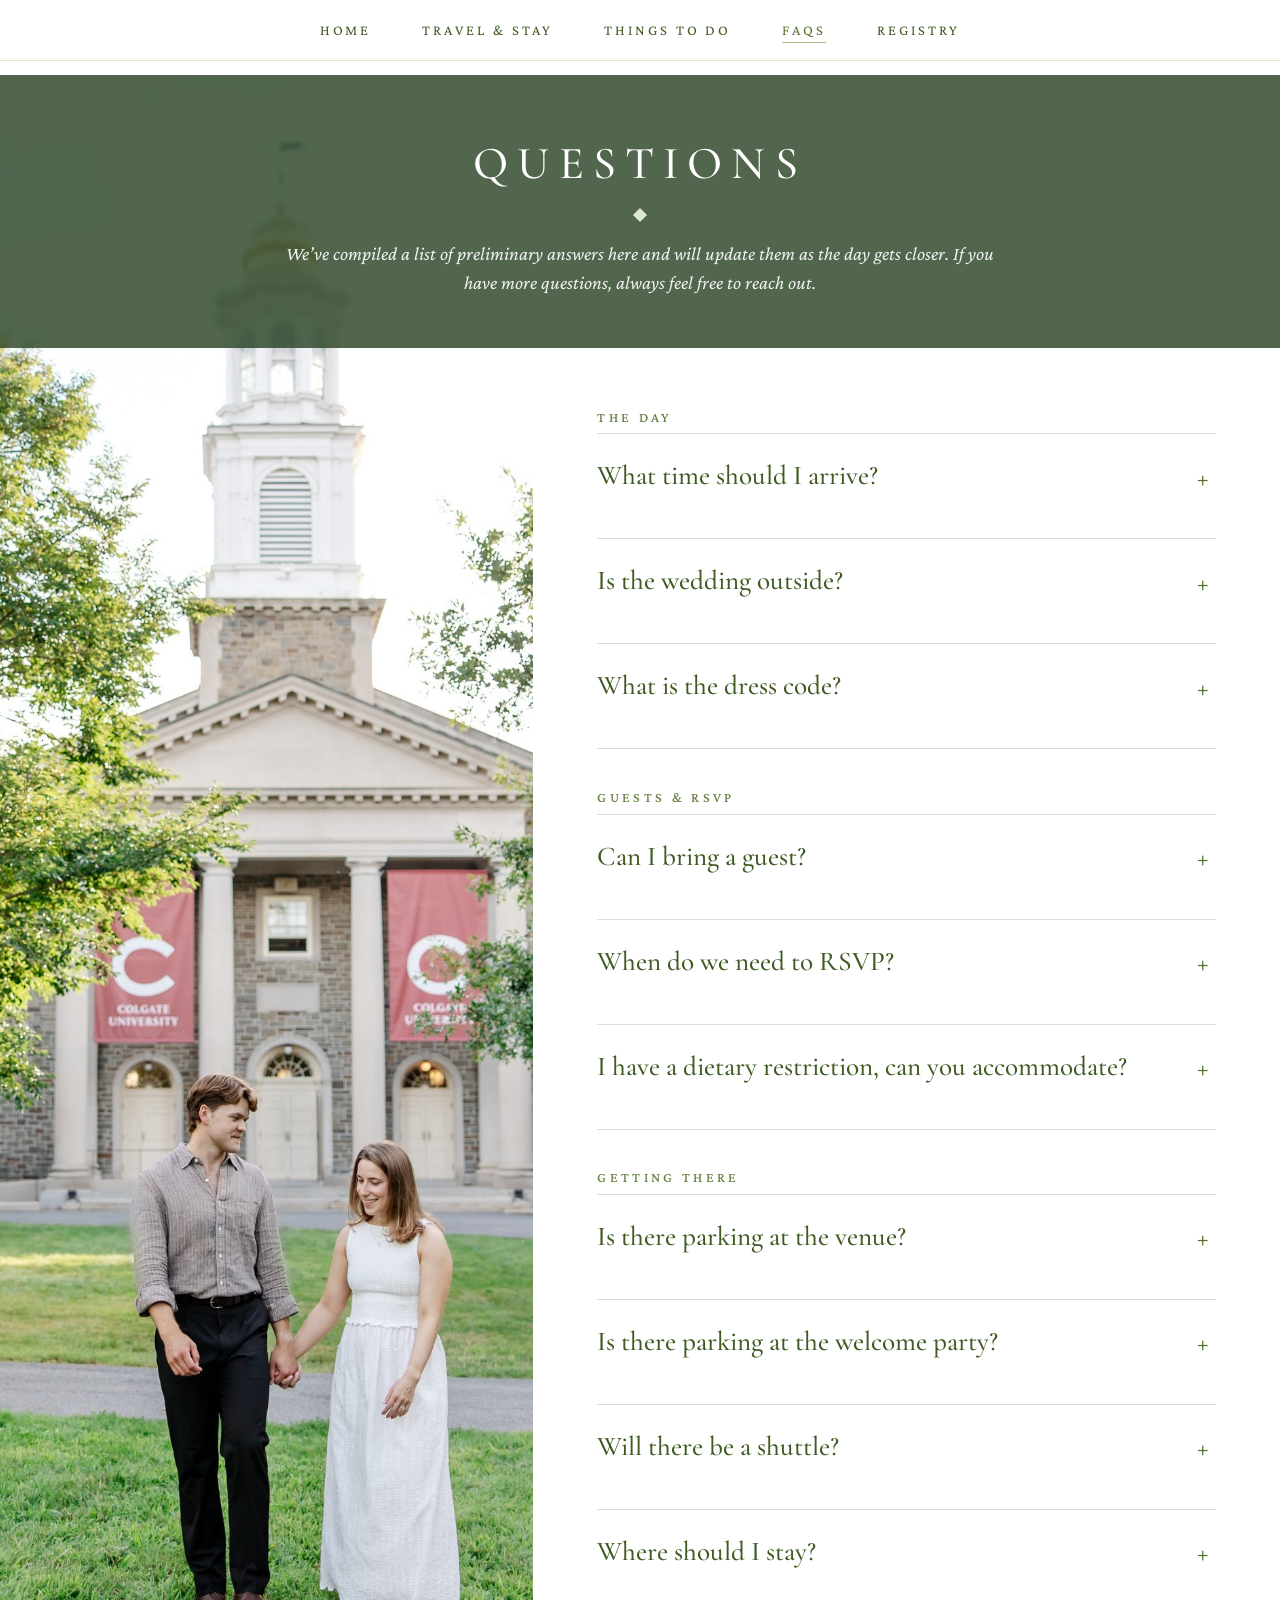
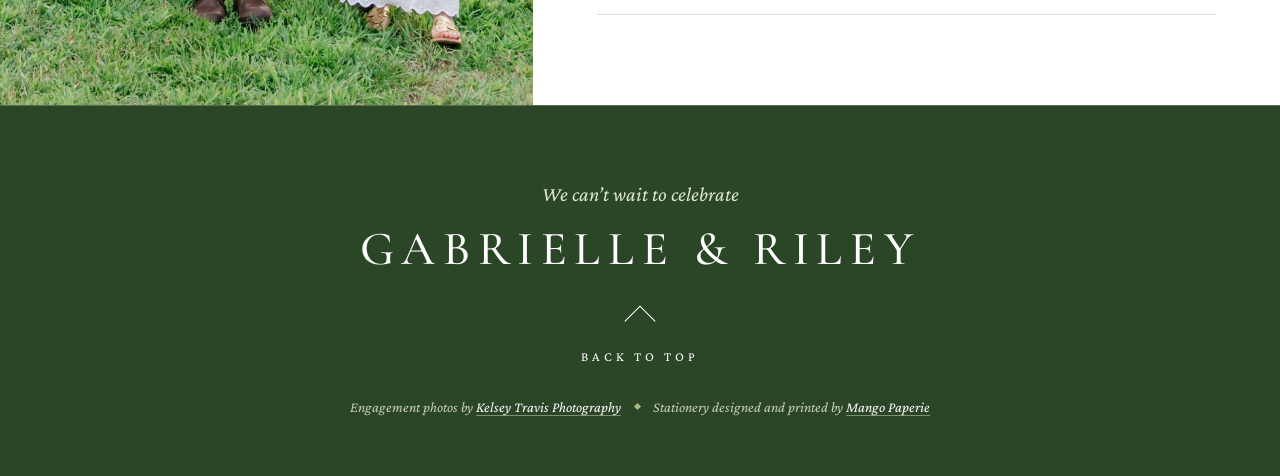
==== commit 230f5546: "Publish: welcome party parking note, maps buttons, correct inn location Co-Authored-By: Claude Opus " ====
--- a/faq.html
+++ b/faq.html
@@ -40,7 +40,7 @@
 <link href="site_libs/quarto-html/quarto-syntax-highlighting-64a204ab8560d761af7679ceaba22944.css" rel="stylesheet" id="quarto-text-highlighting-styles">
 <script src="site_libs/bootstrap/bootstrap.min.js"></script>
 <link href="site_libs/bootstrap/bootstrap-icons.css" rel="stylesheet">
-<link href="site_libs/bootstrap/bootstrap-a003bf38a113772afde6b934fd42d91f.min.css" rel="stylesheet" append-hash="true" id="quarto-bootstrap" data-mode="light">
+<link href="site_libs/bootstrap/bootstrap-745983dff8965962bc12ce65d41794ca.min.css" rel="stylesheet" append-hash="true" id="quarto-bootstrap" data-mode="light">
 <script id="quarto-search-options" type="application/json">{
   "language": {
     "search-no-results-text": "No results",
@@ -179,6 +179,11 @@
         <p>Yes, there is plenty of free parking at the Inn if you choose to drive.</p>
       </details>
         <details class="faq-item">
+        <summary>Is there parking at the welcome party?</summary>
+        <p>Yes. North Point Pavilion is inside Taughannock Falls State Park, which has a $10
+        entrance fee per car, so carpooling with friends is a great idea.</p>
+      </details>
+        <details class="faq-item">
         <summary>Will there be a shuttle?</summary>
         <p>Yes. We’re planning a shuttle from downtown Ithaca to the Inn before the ceremony and
         two trips back at the end of the night. See <a href="travel.html">Travel &amp; Stay</a>
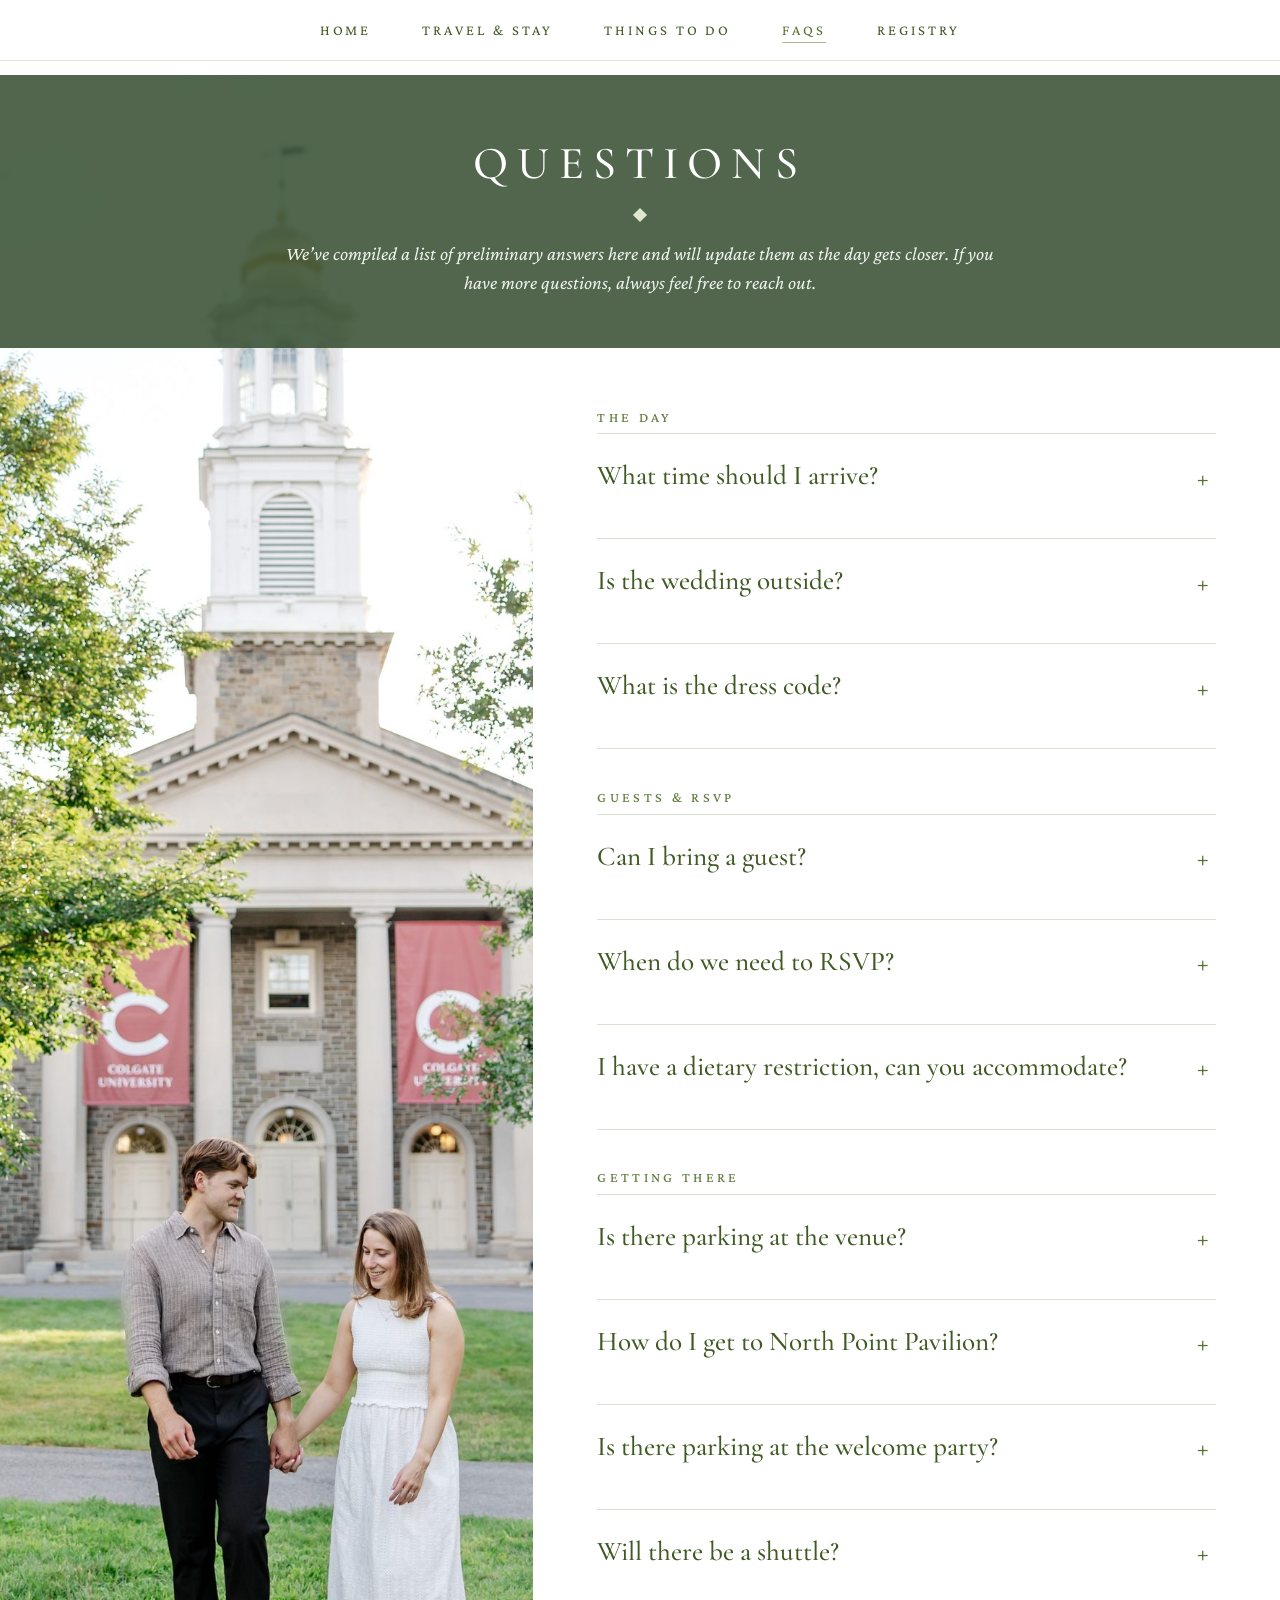
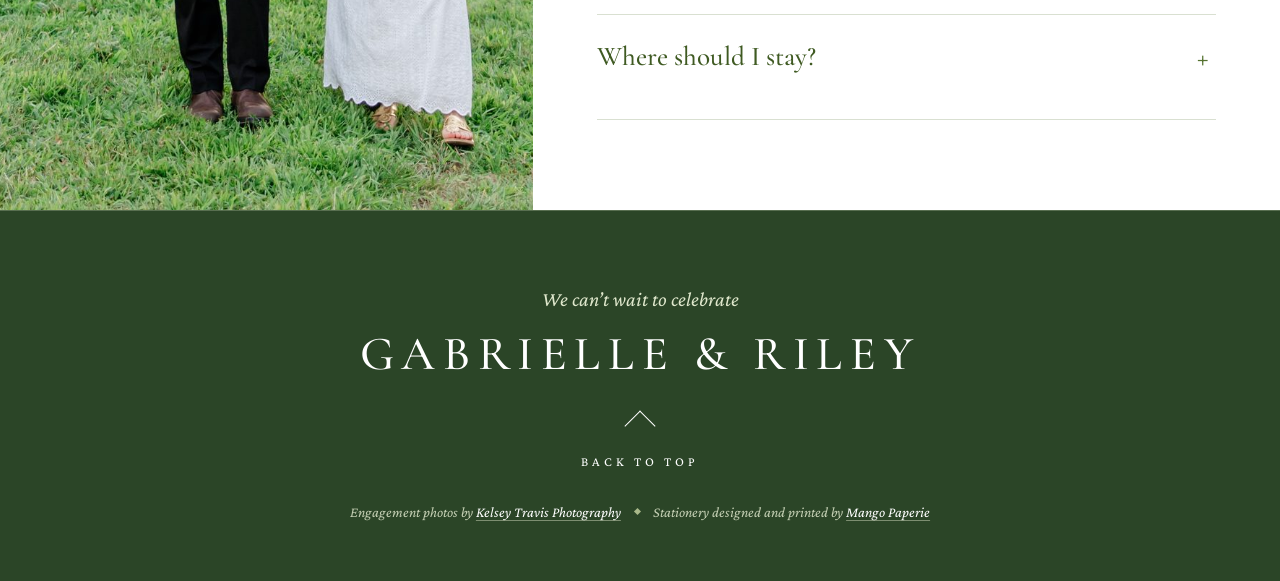
==== commit a5fcc2c6: "Publish: matching weekend cards, notes under buttons, calendar addresses, North Point FAQ Co-Authore" ====
--- a/faq.html
+++ b/faq.html
@@ -40,7 +40,7 @@
 <link href="site_libs/quarto-html/quarto-syntax-highlighting-64a204ab8560d761af7679ceaba22944.css" rel="stylesheet" id="quarto-text-highlighting-styles">
 <script src="site_libs/bootstrap/bootstrap.min.js"></script>
 <link href="site_libs/bootstrap/bootstrap-icons.css" rel="stylesheet">
-<link href="site_libs/bootstrap/bootstrap-745983dff8965962bc12ce65d41794ca.min.css" rel="stylesheet" append-hash="true" id="quarto-bootstrap" data-mode="light">
+<link href="site_libs/bootstrap/bootstrap-2dcfa27163645649bb7f1e72c393aa5d.min.css" rel="stylesheet" append-hash="true" id="quarto-bootstrap" data-mode="light">
 <script id="quarto-search-options" type="application/json">{
   "language": {
     "search-no-results-text": "No results",
@@ -179,9 +179,18 @@
         <p>Yes, there is plenty of free parking at the Inn if you choose to drive.</p>
       </details>
         <details class="faq-item">
+        <summary>How do I get to North Point Pavilion?</summary>
+        <p>North Point Pavilion is inside Taughannock Falls State Park, on Cayuga Lake. The park’s
+        address is 1740 Taughannock Blvd (Route 89), Trumansburg, NY 14886, about 10 minutes from
+        Trumansburg and 20 minutes from downtown Ithaca. Heading north on Route 89, turn right into
+        the first park entrance, where you can pay the $10 vehicle fee and park. Facing the lake from
+        the parking lot, the pavilion is the large structure on the shore to your left. For directions
+        straight to the pavilion: <a href="https://www.google.com/maps/place/North+Point/@42.5489277,-76.6015244,17.21z/data=!4m6!3m5!1s0x89d09ad6d145efb5:0x777400e9baaeb0fe!8m2!3d42.5477524!4d-76.6004081!16s%2Fg%2F11d_9dnmfn" target="_blank" rel="noopener">Google Maps</a> or <a href="https://maps.apple.com/?ll=42.5481386,-76.5974597&amp;q=North%20Point%20Pavilion" target="_blank" rel="noopener">Apple Maps</a>.</p>
+      </details>
+        <details class="faq-item">
         <summary>Is there parking at the welcome party?</summary>
-        <p>Yes. North Point Pavilion is inside Taughannock Falls State Park, which has a $10
-        entrance fee per car, so carpooling with friends is a great idea.</p>
+        <p>Yes. North Point Pavilion is inside Taughannock Falls State Park. The park entry fee is
+        $10 per vehicle, so if possible we encourage carpooling.</p>
       </details>
         <details class="faq-item">
         <summary>Will there be a shuttle?</summary>
